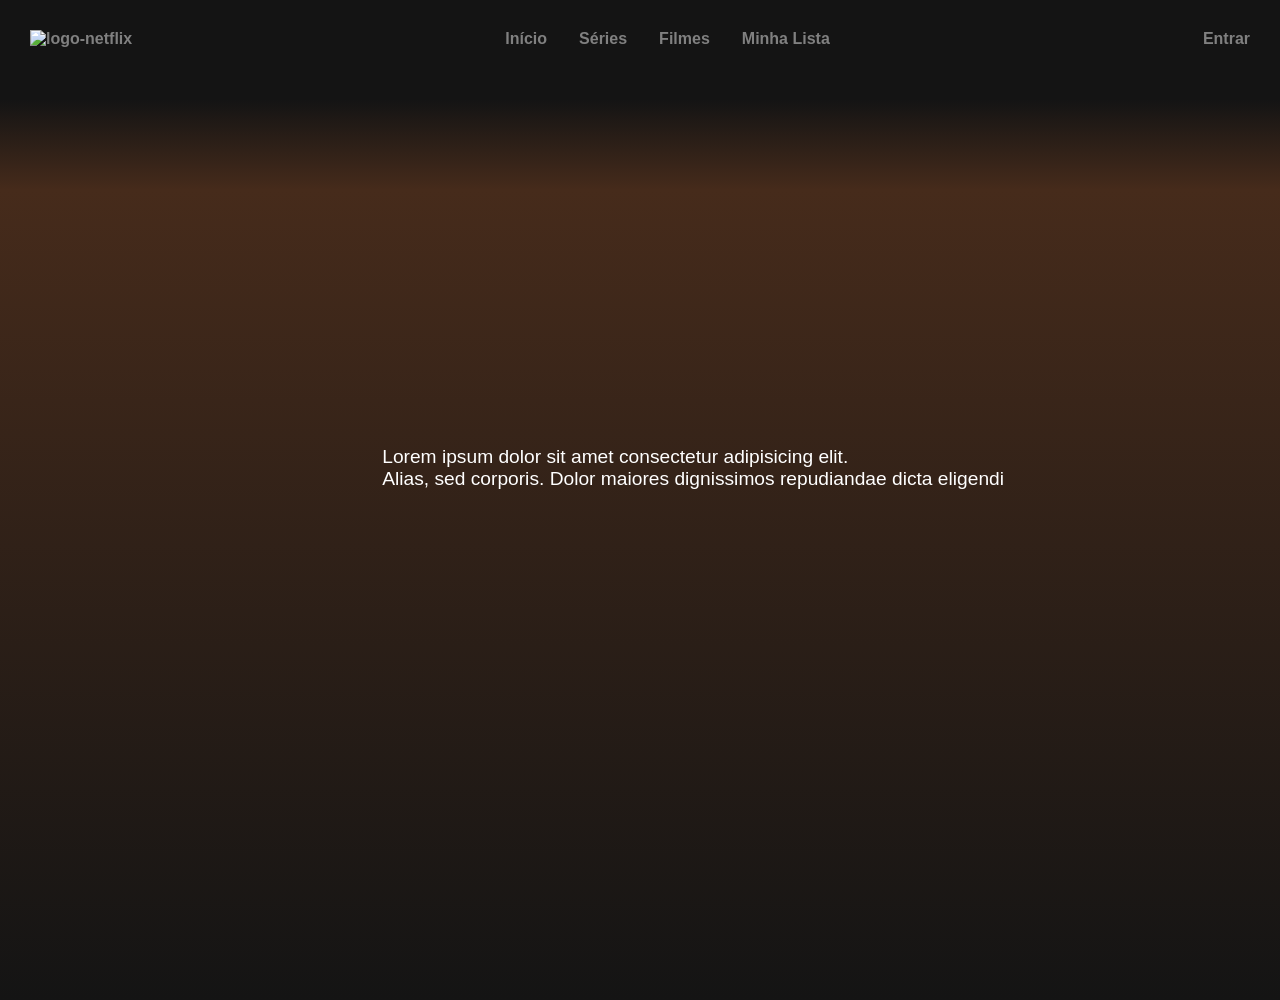
==== index.html @ 518d30cb "Footer/Header" ====
<!DOCTYPE html>
<html lang="en">

<head>
    <meta charset="UTF-8">
    <meta name="viewport" content="width=device-width, initial-scale=1.0">
    <link rel="stylesheet" href="style.css">
    <title>Document</title>
</head>

<body>
    <header>
        <figure>
            <a href="">
                <img src="https://occ.a.nflxso.net/dnmt/api/v6/iL4oJVDYZ8KLSrJ6eG2OwtghbfQ/AAAAAZge2REfWoSoWRs31izjUdgihldMUslSHTdfz-1aT4vVrgJuVByU92G8wIrBkwULJHWjM1khpzW0xWndigQFYViKFpy-pM6NZFnTKEPkpf9hcdSzCyzqBbcouyIpmgVLbodhaeyqCXaS.svg"
                    alt="logo-netflix">
            </a>
        </figure>
        <nav>
            <ul>
                <a href="#">
                    <li>Início</li>
                </a>
                <a href="#">
                    <li>Séries</li>
                </a>
                <a href="#">
                    <li>Filmes</li>
                </a>
                <a href="#">
                    <li>Minha Lista</li>
                </a>
            </ul>
        </nav>
        <a href="#">Entrar</a>
    </header>
    <main>
        <section class="hero">
            <div class="hero-content">
                <figure class="img-shadow">
                    <img src="https://occ-0-580-3852.1.nflxso.net/dnm/api/v6/x2x1Gn4QgTuVowyvC5vjsETMDK0/AAAABUdQSWKCe--xjyHy9vMR3d3Bk52vqKppufTXpc3OwYi6dQ_nDQELYfHh_iMtF_sAsWowvO6xYN8ATzah2b97CTASX1JKXaDpaSoRvI6_GMOMCiumFVfkGmcXlw.webp?r=1f0"
                        alt="">
                </figure>
                <article class="hero-texts">
                    <figure>
                        <img src="https://occ-0-580-3852.1.nflxso.net/dnm/api/v6/S4oi7EPZbv2UEPaukW54OORa0S8/AAAABYGtQT0e4lFf_mfZ361rXDNRn_uFn51mTcwWCaU3nObVNKT0-RSowbdJQCGYi3CJqvm2Ps38OoHFJuVhFn9GVXcAtTxQfzihu1AF.webp?r=b33"
                            alt="">
                    </figure>
                    <p>Lorem ipsum dolor sit amet consectetur adipisicing elit. <br> Alias, sed corporis. Dolor maiores
                        dignissimos repudiandae dicta eligendi</p>
                </article>
            </div>
        </section>
    </main>

    <footer>
        <div class="footer-wrapper">


            <article class="social-links">
                <a href="#">
                    <svg xmlns="http://www.w3.org/2000/svg" class="icon-face"
                        viewBox="0 0 640 640"><!--!Font Awesome Free v7.3.1 by @fontawesome - https://fontawesome.com License - https://fontawesome.com/license/free Copyright 2026 Fonticons, Inc.-->
                        <path
                            d="M240 363.3L240 576L356 576L356 363.3L442.5 363.3L460.5 265.5L356 265.5L356 230.9C356 179.2 376.3 159.4 428.7 159.4C445 159.4 458.1 159.8 465.7 160.6L465.7 71.9C451.4 68 416.4 64 396.2 64C289.3 64 240 114.5 240 223.4L240 265.5L174 265.5L174 363.3L240 363.3z" />
                    </svg>
                </a>
                <a href="#">
                    <svg xmlns="http://www.w3.org/2000/svg"
                        viewBox="0 0 640 640"><!--!Font Awesome Free v7.3.1 by @fontawesome - https://fontawesome.com License - https://fontawesome.com/license/free Copyright 2026 Fonticons, Inc.-->
                        <path
                            d="M320.3 205C256.8 204.8 205.2 256.2 205 319.7C204.8 383.2 256.2 434.8 319.7 435C383.2 435.2 434.8 383.8 435 320.3C435.2 256.8 383.8 205.2 320.3 205zM319.7 245.4C360.9 245.2 394.4 278.5 394.6 319.7C394.8 360.9 361.5 394.4 320.3 394.6C279.1 394.8 245.6 361.5 245.4 320.3C245.2 279.1 278.5 245.6 319.7 245.4zM413.1 200.3C413.1 185.5 425.1 173.5 439.9 173.5C454.7 173.5 466.7 185.5 466.7 200.3C466.7 215.1 454.7 227.1 439.9 227.1C425.1 227.1 413.1 215.1 413.1 200.3zM542.8 227.5C541.1 191.6 532.9 159.8 506.6 133.6C480.4 107.4 448.6 99.2 412.7 97.4C375.7 95.3 264.8 95.3 227.8 97.4C192 99.1 160.2 107.3 133.9 133.5C107.6 159.7 99.5 191.5 97.7 227.4C95.6 264.4 95.6 375.3 97.7 412.3C99.4 448.2 107.6 480 133.9 506.2C160.2 532.4 191.9 540.6 227.8 542.4C264.8 544.5 375.7 544.5 412.7 542.4C448.6 540.7 480.4 532.5 506.6 506.2C532.8 480 541 448.2 542.8 412.3C544.9 375.3 544.9 264.5 542.8 227.5zM495 452C487.2 471.6 472.1 486.7 452.4 494.6C422.9 506.3 352.9 503.6 320.3 503.6C287.7 503.6 217.6 506.2 188.2 494.6C168.6 486.8 153.5 471.7 145.6 452C133.9 422.5 136.6 352.5 136.6 319.9C136.6 287.3 134 217.2 145.6 187.8C153.4 168.2 168.5 153.1 188.2 145.2C217.7 133.5 287.7 136.2 320.3 136.2C352.9 136.2 423 133.6 452.4 145.2C472 153 487.1 168.1 495 187.8C506.7 217.3 504 287.3 504 319.9C504 352.5 506.7 422.6 495 452z" />
                    </svg>
                </a>
                <a href="#">
                    <svg xmlns="http://www.w3.org/2000/svg"
                        viewBox="0 0 640 640"><!--!Font Awesome Free v7.3.1 by @fontawesome - https://fontawesome.com License - https://fontawesome.com/license/free Copyright 2026 Fonticons, Inc.-->
                        <path
                            d="M523.4 215.7C523.7 220.2 523.7 224.8 523.7 229.3C523.7 368 418.1 527.9 225.1 527.9C165.6 527.9 110.4 510.7 64 480.8C72.4 481.8 80.6 482.1 89.3 482.1C138.4 482.1 183.5 465.5 219.6 437.3C173.5 436.3 134.8 406.1 121.5 364.5C128 365.5 134.5 366.1 141.3 366.1C150.7 366.1 160.1 364.8 168.9 362.5C120.8 352.8 84.8 310.5 84.8 259.5L84.8 258.2C98.8 266 115 270.9 132.2 271.5C103.9 252.7 85.4 220.5 85.4 184.1C85.4 164.6 90.6 146.7 99.7 131.1C151.4 194.8 229 236.4 316.1 240.9C314.5 233.1 313.5 225 313.5 216.9C313.5 159.1 360.3 112 418.4 112C448.6 112 475.9 124.7 495.1 145.1C518.8 140.6 541.6 131.8 561.7 119.8C553.9 144.2 537.3 164.6 515.6 177.6C536.7 175.3 557.2 169.5 576 161.4C561.7 182.2 543.8 200.7 523.4 215.7z" />
                    </svg>
                </a>
                <a href="#">
                    <svg xmlns="http://www.w3.org/2000/svg"
                        viewBox="0 0 640 640"><!--!Font Awesome Free v7.3.1 by @fontawesome - https://fontawesome.com License - https://fontawesome.com/license/free Copyright 2026 Fonticons, Inc.-->
                        <path
                            d="M581.7 188.1C575.5 164.4 556.9 145.8 533.4 139.5C490.9 128 320.1 128 320.1 128C320.1 128 149.3 128 106.7 139.5C83.2 145.8 64.7 164.4 58.4 188.1C47 231 47 320.4 47 320.4C47 320.4 47 409.8 58.4 452.7C64.7 476.3 83.2 494.2 106.7 500.5C149.3 512 320.1 512 320.1 512C320.1 512 490.9 512 533.5 500.5C557 494.2 575.5 476.3 581.8 452.7C593.2 409.8 593.2 320.4 593.2 320.4C593.2 320.4 593.2 231 581.8 188.1zM264.2 401.6L264.2 239.2L406.9 320.4L264.2 401.6z" />
                    </svg>
                </a>

            </article>
            <ul class="footer-links">
                <article class="footer-links-itens">
                    <li><a href="">Descrição do áudio</a></li>
                    <li><a href="">Relações com investidores</a></li>
                    <li><a href="">Avisos legais</a></li>
                </article>
                <article class="footer-links-itens">
                    <li><a href="">Central de Ajuda</a></li>
                    <li><a href="">Empregos</a></li>
                    <li><a href="">Preferências de cookies</a></li>
                </article>
                <article class="footer-links-itens">
                    <li><a href="">Cartões Presente</a></li>
                    <li><a href="">Termos de Uso</a></li>
                    <li><a href="">Informações Corporativas</a></li>
                </article>
                <article class="footer-links-itens">
                    <li><a href="">Centro de mídia</a></li>
                    <li><a href="">Privacidade</a></li>
                    <li><a href="">Contate-nos</a></li>
                </article>




            </ul>
            <article class="footer-copyright">
                <p>&copy; 1997-2026 Netflix, Inc.</p>
            </article>
        </div>
    </footer>
</body>

</html>
---- style.css ----
* {
    margin: 0;
    padding: 0;
    box-sizing: border-box;
    font-family: sans-serif
}

body {
    background-color: #141414;
}

header {
    display: flex;
    justify-content: space-between;
    align-items: center;
    padding: 30px;
    font-weight: bold;
    width: 100%;
    position: fixed;
    top: 0;
}

header a {
    color: gray;
    text-decoration: none;
}

header figure img {
    width: 76px;
}

nav ul {
    display: flex;
    gap: 32px;
}

nav ul li {
    list-style: none;
}

.hero {
    background: #141414;
    background: linear-gradient(180deg, rgba(20, 20, 20, 1) 0%, rgba(70, 43, 27, 1) 10%, rgba(20, 20, 20, 1) 100%);
    height: 100vh;
}

.hero-content {
    max-width: 1700px;
    height: 80%;
    margin: 100px auto;
    position: relative;
    
}
.hero-content img {
    width: 100%;
    border-radius: 20px;
}

.hero-texts {
    position: absolute;
    top: 40%;
    right: 20%;
    color: white;
    padding: 20px;
    display: flex;
    flex-direction: column;
    gap: 20px;
}


.hero-texts p {
    font-size: larger;
}







































footer {
    background-color: #141414;
    display: none;
}

.footer-wrapper {
    max-width: 980px;
    margin: 20px auto 0 auto;
    padding: 25px 0;
    color: grey;
    display: flex;
    flex-direction: column;
    justify-content: center;
    gap: 20px;
    font-size: 13px;
}

footer svg {
    width: 36px;
}

footer a {
    color: gray;
    text-decoration: none;

}


.social-links {
    display: flex;
    gap: 20px;
}

.social-links a {
    color: white;
}



.footer-links {
    display: flex;
    flex-wrap: wrap;
    gap: 70px;
    list-style: none;
}

.footer-links li {
    width: 150px;
}

.footer-links-itens {
    display: flex;
    flex-direction: column;
    gap: 10px;
}

.social-links svg path {
    fill: #fff;
}
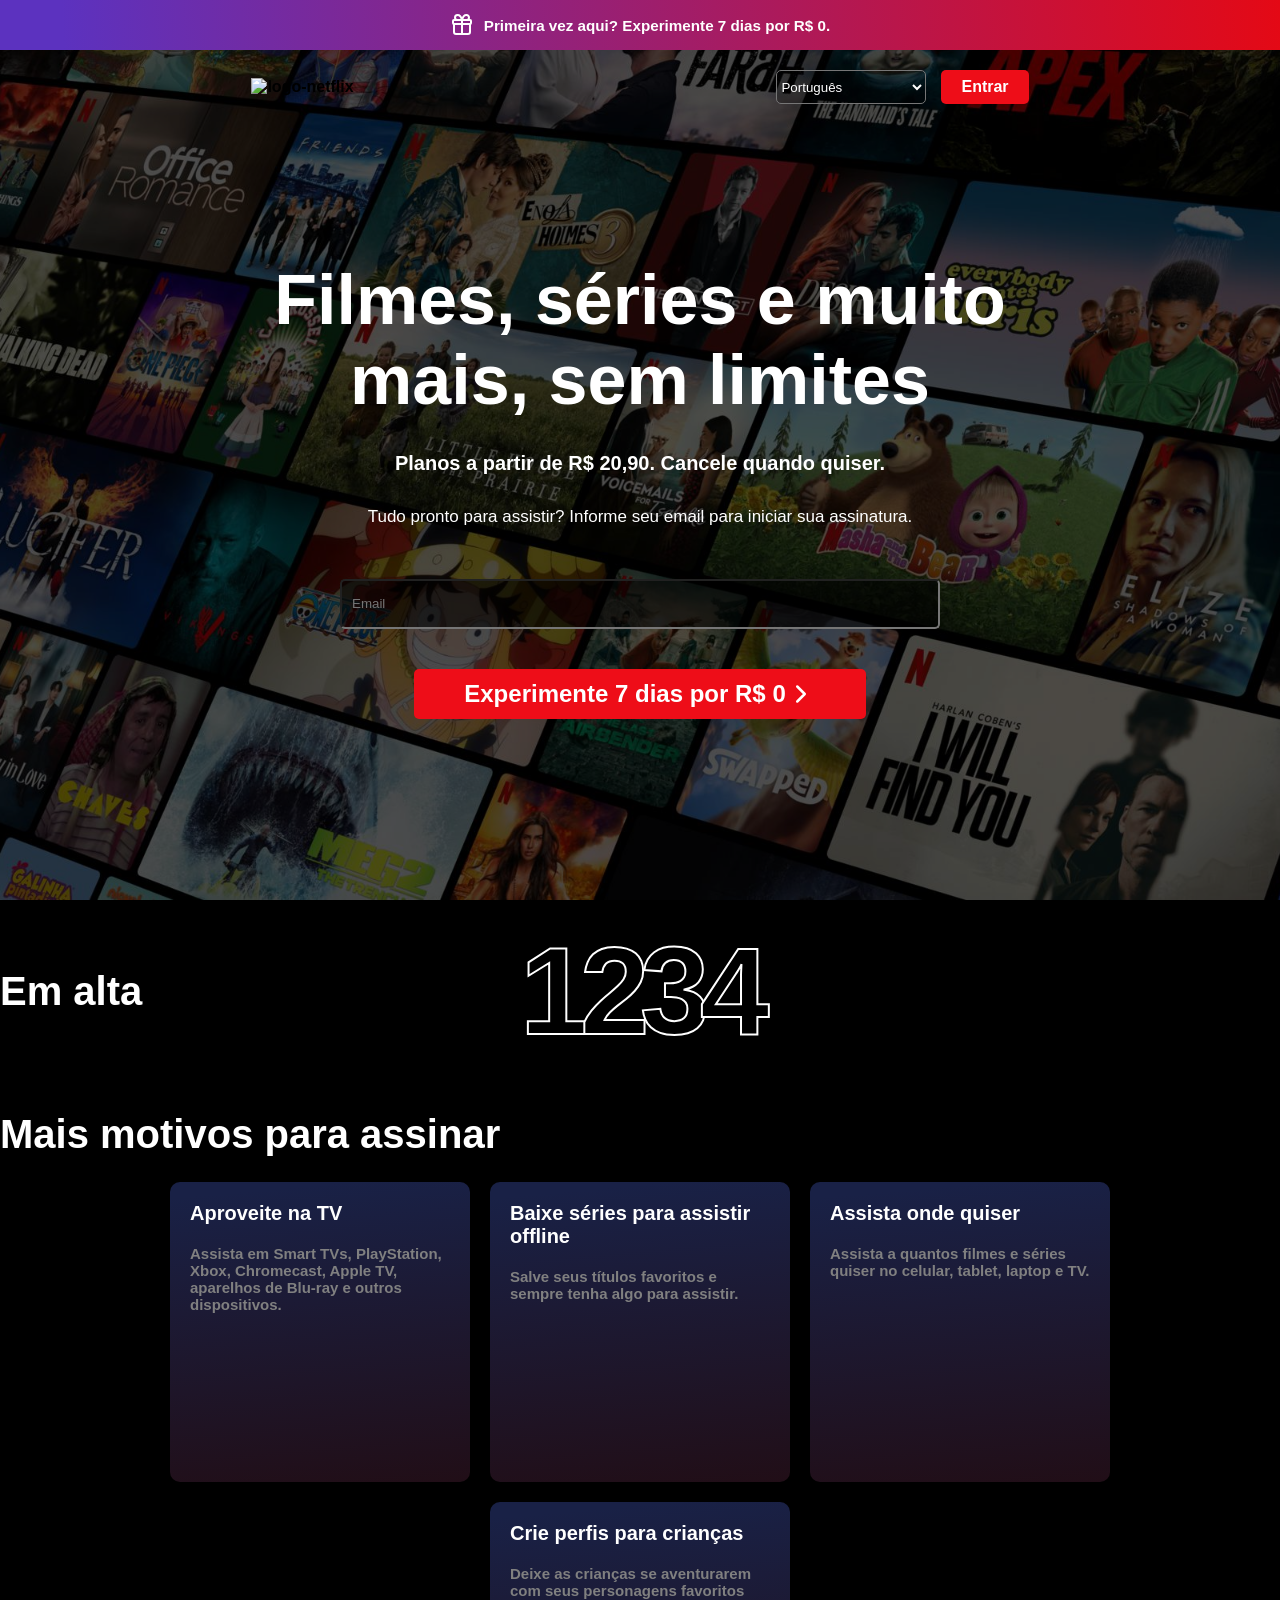
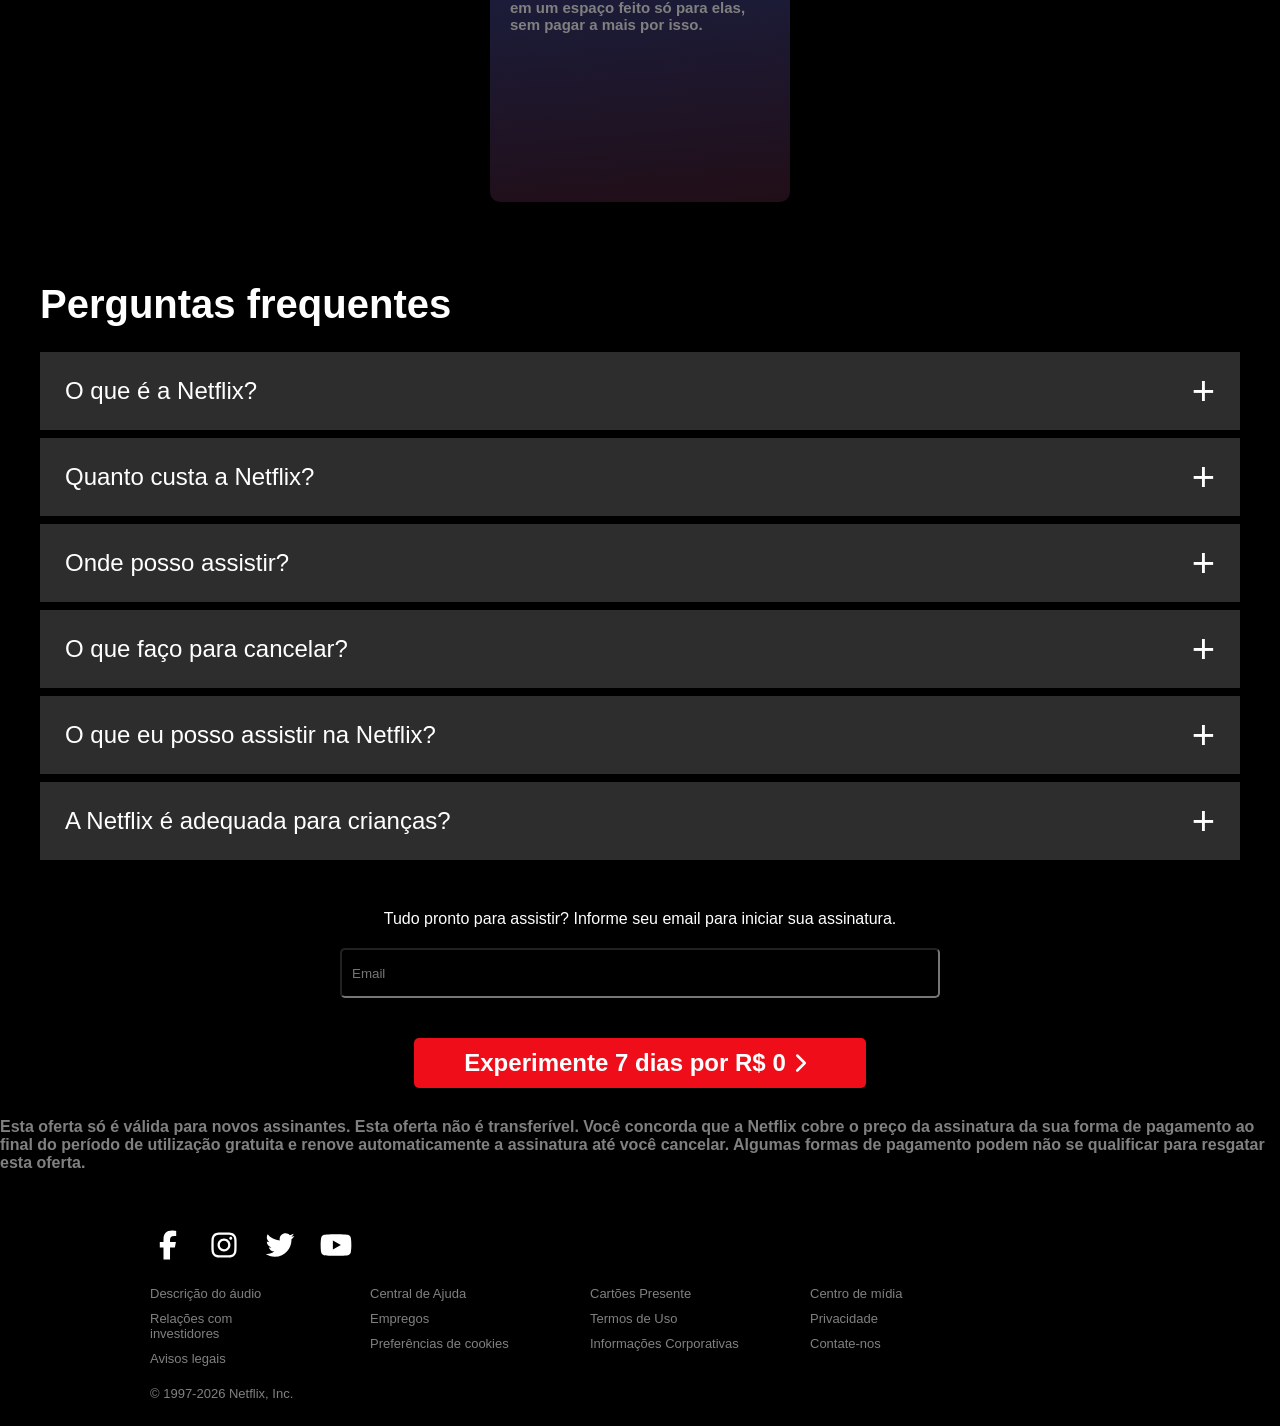
==== commit 8a80db30: "pagina inicial 90% pronta" ====
--- a/index.html
+++ b/index.html
@@ -1,58 +1,199 @@
 <!DOCTYPE html>
-<html lang="en">
+<html lang="pt-br">
 
 <head>
     <meta charset="UTF-8">
     <meta name="viewport" content="width=device-width, initial-scale=1.0">
-    <link rel="stylesheet" href="style.css">
-    <title>Document</title>
+    <link rel="stylesheet" href="./css/style.css">
+    <link rel="stylesheet" href="./css/footer.css">
+    <title>Netflix</title>
 </head>
 
 <body>
+    <div class="top-header">
+        <svg xmlns="http://www.w3.org/2000/svg" width="24" height="24" viewBox="0 0 24 24" fill="none"
+            stroke="currentColor" stroke-width="2" stroke-linecap="round" stroke-linejoin="round"
+            class="lucide lucide-gift-icon lucide-gift">
+            <path d="M12 7v14" />
+            <path d="M20 11v8a2 2 0 0 1-2 2H6a2 2 0 0 1-2-2v-8" />
+            <path d="M7.5 7a1 1 0 0 1 0-5A4.8 8 0 0 1 12 7a4.8 8 0 0 1 4.5-5 1 1 0 0 1 0 5" />
+            <rect x="3" y="7" width="18" height="4" rx="1" />
+        </svg>
+        <h3>Primeira vez aqui? Experimente 7 dias por R$ 0.</h3>
+    </div>
     <header>
         <figure>
-            <a href="">
-                <img src="https://occ.a.nflxso.net/dnmt/api/v6/iL4oJVDYZ8KLSrJ6eG2OwtghbfQ/AAAAAZge2REfWoSoWRs31izjUdgihldMUslSHTdfz-1aT4vVrgJuVByU92G8wIrBkwULJHWjM1khpzW0xWndigQFYViKFpy-pM6NZFnTKEPkpf9hcdSzCyzqBbcouyIpmgVLbodhaeyqCXaS.svg"
-                    alt="logo-netflix">
-            </a>
+            <img src="https://occ.a.nflxso.net/dnmt/api/v6/iL4oJVDYZ8KLSrJ6eG2OwtghbfQ/AAAAAZge2REfWoSoWRs31izjUdgihldMUslSHTdfz-1aT4vVrgJuVByU92G8wIrBkwULJHWjM1khpzW0xWndigQFYViKFpy-pM6NZFnTKEPkpf9hcdSzCyzqBbcouyIpmgVLbodhaeyqCXaS.svg"
+                alt="logo-netflix">
         </figure>
-        <nav>
-            <ul>
-                <a href="#">
-                    <li>Início</li>
-                </a>
-                <a href="#">
-                    <li>Séries</li>
-                </a>
-                <a href="#">
-                    <li>Filmes</li>
-                </a>
-                <a href="#">
-                    <li>Minha Lista</li>
-                </a>
-            </ul>
-        </nav>
-        <a href="#">Entrar</a>
+        <div class="header-left-items">
+            <select class="languages">
+                <option value="Português">Português</option>
+                <option value="Inglês">Inglês</option>
+            </select>
+            <a href="./pages/login.html" class="btn-entrar">Entrar</a>
+        </div>
     </header>
     <main>
-        <section class="hero">
-            <div class="hero-content">
-                <figure class="img-shadow">
-                    <img src="https://occ-0-580-3852.1.nflxso.net/dnm/api/v6/x2x1Gn4QgTuVowyvC5vjsETMDK0/AAAABUdQSWKCe--xjyHy9vMR3d3Bk52vqKppufTXpc3OwYi6dQ_nDQELYfHh_iMtF_sAsWowvO6xYN8ATzah2b97CTASX1JKXaDpaSoRvI6_GMOMCiumFVfkGmcXlw.webp?r=1f0"
-                        alt="">
-                </figure>
-                <article class="hero-texts">
-                    <figure>
-                        <img src="https://occ-0-580-3852.1.nflxso.net/dnm/api/v6/S4oi7EPZbv2UEPaukW54OORa0S8/AAAABYGtQT0e4lFf_mfZ361rXDNRn_uFn51mTcwWCaU3nObVNKT0-RSowbdJQCGYi3CJqvm2Ps38OoHFJuVhFn9GVXcAtTxQfzihu1AF.webp?r=b33"
-                            alt="">
-                    </figure>
-                    <p>Lorem ipsum dolor sit amet consectetur adipisicing elit. <br> Alias, sed corporis. Dolor maiores
-                        dignissimos repudiandae dicta eligendi</p>
-                </article>
-            </div>
-        </section>
+        <section class="start">
+            <div class="hero">
+                <h1>Filmes, séries e muito <br> mais, sem limites</h1>
+                <h3>Planos a partir de R$ 20,90. Cancele quando quiser.</h3>
+                <p>Tudo pronto para assistir? Informe seu email para iniciar sua assinatura.</p>
+                <form action="" class="form">
+                    <article class="input-container">
+
+                        <input type="text" id="email" required placeholder="Email">
+
+                    </article>
+                    <a href="./pages/login.html" class="btn-hero">Experimente 7 dias por R$ 0 <svg
+                            xmlns="http://www.w3.org/2000/svg" width="30" height="30" viewBox="0 0 24 24" fill="none"
+                            stroke="currentColor" stroke-width="2" stroke-linecap="round" stroke-linejoin="round"
+                            class="lucide lucide-chevron-right-icon lucide-chevron-right">
+                            <path d="m9 18 6-6-6-6" />
+                        </svg>
+                    </a>
+                </form>
+            </div>
+        </section>
+        <section class="trending">
+
+            <div class="curve-container"></div>
+
+            <div class="trending-content">
+                <h2>Em alta</h2>
+                <div class="movies">
+                    <article class="movie">
+                        <a href="#">
+                            <span>1</span>
+                            <img src="https://occ-0-580-3852.1.nflxso.net/dnm/api/v6/mAcAr9TxZIVbINe88xb3Teg5_OA/AAAABfhu-aaI2aiCoPOzFLFy1eApwDrlBuoAs108m3I7AXTVg_-kt13KR64Bm3_VyNikmjl_eS1Sqit3n7LwXQBBi8PqsCyBcoosNFktsdAnvkYCrsjBgiT0lMpSH6jl19Hp-znt.webp?r=9b0"
+                                alt="">
+                        </a>
+                    </article>
+                    <article class="movie">
+                        <a href="#">
+                            <span>2</span>
+                            <img src="https://occ-0-580-3852.1.nflxso.net/dnm/api/v6/mAcAr9TxZIVbINe88xb3Teg5_OA/AAAABdnzWBuxW91xyGNMvQhfY5b1g9ACR3HcglLRoi6Gy9yrSb-CnpRIQDhMt8NptanuhiAjw23Q3C6FxqRGKOYXwy0Lyu0gmASGeIYuXU23UevY8uGSbW8I9KUXB_EsX9xk_sJv.webp?r=b07"
+                                alt="">
+                        </a>
+                    </article>
+                    <article class="movie">
+                        <a href="#">
+                            <span>3</span>
+                            <img src="https://occ-0-580-3852.1.nflxso.net/dnm/api/v6/mAcAr9TxZIVbINe88xb3Teg5_OA/AAAABZLtV0Jf0oETeY2U8XDeTYmGTx89Pn7pxIh77-xkrok8m7wesYILw9NexLWCC2uxOFpGE4qdf2VmTBVgv6RdOA1iQRL7BEsRKfs1K-T2QBnqSzs1CBvDAaJC2VnWXfroKJNa.webp?r=160"
+                                alt="">
+                        </a>
+                    </article>
+                    <article class="movie">
+                        <a href="#">
+                            <span>4</span>
+                            <img src="https://occ-0-580-3852.1.nflxso.net/dnm/api/v6/mAcAr9TxZIVbINe88xb3Teg5_OA/AAAABaG3Cb3pgxY8xnomT1c79e_GA5zSM1HMRlZxzxPWR5Z9zNdRKc5IkZXpi02ghRuZwtt0hc31ALcUSProXogZHF-ElQSzJu2hZuXo_m6gUIuWRaPU2P_cam833jpRhbFFyFCu.webp?r=6c0"
+                                alt="">
+                        </a>
+                    </article>
+                </div>
+            </div>
+        </section>
+        <section class="motivos">
+            <h2>Mais motivos para assinar</h2>
+            <div class="motivos-cards">
+                <article class="motivos-card">
+                    <h3>Aproveite na TV</h3>
+                    <p>Assista em Smart TVs, PlayStation, Xbox, Chromecast, Apple TV, aparelhos de Blu-ray e outros
+                        dispositivos.</p>
+                </article>
+                <article class="motivos-card">
+                    <h3>Baixe séries para assistir offline</h3>
+                    <p>Salve seus títulos favoritos e sempre tenha algo para assistir.</p>
+                </article>
+                <article class="motivos-card">
+                    <h3>Assista onde quiser</h3>
+                    <p>Assista a quantos filmes e séries quiser no celular, tablet, laptop e TV.</p>
+                </article>
+                <article class="motivos-card">
+                    <h3>Crie perfis para crianças</h3>
+                    <p>Deixe as crianças se aventurarem com seus personagens favoritos em um espaço feito só para elas,
+                        sem pagar a mais por isso.</p>
+                </article>
+            </div>
+        </section>
+        <section class="faq">
+            <h2>Perguntas frequentes</h2>
+            <div class="faq-itens">
+                <details>
+                    <summary>O que é a Netflix?</summary>
+                    <p>A Netflix é um serviço de transmissão online que oferece uma ampla variedade de séries, filmes e
+                        documentários premiados em milhares de aparelhos conectados à internet.
+
+                        Você pode assistir a quantos filmes e séries quiser, quando e onde quiser, sem comerciais – tudo
+                        por um preço mensal bem acessível. Aqui você sempre encontra novidades. A cada semana,
+                        adicionamos novas séries e filmes.</p>
+                </details>
+                <details>
+                    <summary>Quanto custa a Netflix?</summary>
+                    <p>Novos assinantes podem experimentar 7 dias da Netflix por R$ 0. Após o fim do teste grátis, seu
+                        plano será renovado automaticamente pelo preço normal, conforme o plano selecionado. Os planos
+                        variam de R$ 20,90 a R$ 59,90.
+
+                        Assista à Netflix no seu celular, tablet, smart TV, notebook ou aparelho de streaming. Sem custo
+                        adicional, cancele quando quiser.</p>
+                </details>
+                <details>
+                    <summary>Onde posso assistir?</summary>
+                    <p>Assista onde quiser, quando quiser. Acesse sua conta Netflix em netflix.com para assistir no
+                        computador ou em qualquer aparelho conectado à internet compatível com o aplicativo Netflix,
+                        como Smart TVs, smartphones, tablets, aparelhos de streaming e videogames.
+
+                        Você também pode baixar suas séries favoritas com o aplicativo Netflix para iOS ou Android. Use
+                        os downloads para levar a Netflix para onde quiser sem precisar de conexão com a internet. Leve
+                        a Netflix com você para qualquer lugar.</p>
+                </details>
+                <details>
+                    <summary>O que faço para cancelar?</summary>
+                    <p>A Netflix é flexível. Você pode cancelar a sua conta online com apenas dois cliques. Não há taxa
+                        de cancelamento. Você inicia e encerra sua assinatura quando quiser.</p>
+                </details>
+                <details>
+                    <summary>O que eu posso assistir na Netflix?</summary>
+                    <p>A Netflix tem um grande catálogo de filmes, documentários, séries, originais Netflix premiados e
+                        muito mais. Assista o quanto quiser, quando quiser.</p>
+                </details>
+                <details>
+                    <summary>A Netflix é adequada para crianças?</summary>
+                    <p>A experiência infantil da Netflix faz parte da sua assinatura para que as crianças se divirtam em
+                        seu próprio espaço com séries e filmes familiares sob a supervisão dos responsáveis.
+
+                        O recurso de controle parental, incluso nos perfis para crianças e protegido por PIN, permite
+                        restringir a classificação etária do conteúdo que as crianças podem ver e bloquear títulos
+                        específicos que você não quer que elas assistam.</p>
+                </details>
+            </div>
+        </section>
+
+        <section class="form-end">
+            <form action="" class="form">
+                <p>Tudo pronto para assistir? Informe seu email para iniciar sua assinatura.</p>
+                <article class="input-container">
+
+                    <input type="text" id="email" required placeholder="Email">
+
+                </article>
+                <a href="./pages/login.html" class="btn-hero">Experimente 7 dias por R$ 0 <svg
+                        xmlns="http://www.w3.org/2000/svg" width="30" height="30" viewBox="0 0 24 24" fill="none"
+                        stroke="currentColor" stroke-width="2" stroke-linecap="round" stroke-linejoin="round"
+                        class="lucide lucide-chevron-right-icon lucide-chevron-right">
+                        <path d="m9 18 6-6-6-6" />
+                    </svg>
+                </a>
+            </form>
+            <p class="p-form-end">Esta oferta só é válida para novos assinantes. Esta oferta não é transferível. Você
+                concorda que a
+                Netflix cobre o preço da assinatura da sua forma de pagamento ao final do período de utilização gratuita
+                e renove automaticamente a assinatura até você cancelar. Algumas formas de pagamento podem não se
+                qualificar para resgatar esta oferta.</p>
+        </section>
+
     </main>
-
     <footer>
         <div class="footer-wrapper">
 
--- a/css/style.css
+++ b/css/style.css
@@ -0,0 +1,410 @@
+* {
+    margin: 0;
+    padding: 0;
+    box-sizing: border-box;
+    font-family: sans-serif
+}
+
+html {
+    scroll-behavior: smooth;
+}
+
+/* body {
+   
+} */
+
+.start {
+    background-image: url(../assets/images/BR-en-20260727-TRIFECTA-perspective_03203fae-3956-4eac-88a7-a3632206b123_large.jpg);
+    background-repeat: no-repeat;
+    background-position: center;
+    background-attachment: fixed;
+    background-size: cover;
+    height: 100vh;
+    margin-top: -85px;
+}
+
+.start::before {
+    content: "";
+    position: absolute;
+    height: 1000px;
+    inset: 0;
+    background: rgba(0, 0, 0, 0.6);
+}
+
+
+
+header {
+    display: flex;
+    justify-content: space-around;
+    align-items: center;
+    padding: 20px 40px;
+    font-weight: bold;
+    width: 100%;
+    position: relative;
+    z-index: 1;
+}
+
+header figure img {
+    width: 148px;
+}
+
+header a {
+    color: gray;
+    text-decoration: none;
+}
+
+nav ul {
+    display: flex;
+    gap: 32px;
+}
+
+nav ul li {
+    list-style: none;
+}
+
+.header-left-items {
+    display: flex;
+    gap: 15px;
+}
+
+header .header-left-items .languages {
+    background-color: rgba(0, 0, 0, 0.2);
+    color: white;
+    border-radius: 5px;
+    width: 150px;
+}
+
+.btn-entrar {
+    background-color: #ee0d18;
+    padding: 8px 20px;
+    border-radius: 5px;
+    color: white;
+    transition: .4s;
+}
+
+.btn-entrar:hover {
+    background-color: #b6040d;
+}
+
+main {
+    background-color: #000;
+}
+
+.hero {
+    max-width: 900px;
+    height: 100%;
+    margin: 0 auto;
+    position: relative;
+    display: flex;
+    flex-direction: column;
+    justify-content: center;
+    align-items: center;
+    text-align: center;
+    gap: 32px;
+    color: white;
+}
+
+.hero h1 {
+    font-size: 70px;
+}
+
+.hero h3 {
+    font-size: 20px;
+}
+
+.hero p {
+    font-size: 17px;
+}
+
+.hero figure img {
+    width: 100%;
+}
+
+.btn-hero {
+    background-color: #ee0d18;
+    padding: 10px 50px;
+    border-radius: 5px;
+    color: white;
+    transition: .4s;
+    text-decoration: none;
+    font-weight: bold;
+    font-size: x-large;
+    display: flex;
+    align-items: center;
+    justify-content: center;
+    max-width: 500px;
+}
+
+.btn-hero:hover {
+    background-color: #b6040d;
+}
+
+.form {
+    width: 100%;
+    padding: 0 110px;
+    display: flex;
+    flex-direction: column;
+    justify-content: center;
+    align-items: center;
+}
+
+.input-container {
+    margin: 20px 0 40px 0;
+    width: 600px;
+}
+
+.input-container input {
+    width: 100%;
+    height: 50px;
+    padding: 10px;
+    border-radius: 5px;
+    background-color: rgba(0, 0, 0, 0.6);
+}
+
+.trending {
+    position: relative;
+    background-color: #000;
+    color: white;
+    max-width: 1400px;
+    margin: 0 auto;
+    margin-top: 30px;
+}
+
+.trending-content {
+
+    margin: 0 auto;
+
+}
+
+.trending-content h2 {
+    font-size: 40px;
+}
+
+.movies {
+    display: flex;
+    justify-content: center;
+    max-width: 100%;
+    gap: 40px;
+    padding: 30px;
+    margin: 0 auto;
+    flex-wrap: wrap;
+}
+
+.movie {
+    padding: 10px;
+    position: relative;
+    transition: .3s;
+}
+
+.movie span {
+    font-size: 125px;
+    color: #000;
+    -webkit-text-stroke-width: 2px;
+    -webkit-text-stroke-color: white;
+    font-weight: bold;
+    position: absolute;
+    bottom: 20px;
+    left: -20px;
+}
+
+.movie img {
+    width: 200px;
+    border-radius: 10px;
+}
+
+.movie:hover {
+    scale: 1.1;
+}
+
+.motivos {
+    color: white;
+    margin: 0 auto;
+    max-width: 1400px;
+}
+
+.motivos-cards {
+    display: flex;
+    justify-content: center;
+    margin: 25px auto 0 auto;
+    gap: 20px;
+    padding: 0 40px;
+    max-width: 1400px;
+    flex-wrap: wrap;
+}
+
+.motivos h2 {
+    font-size: 40px;
+}
+
+
+
+.motivos-card {
+    background: #192146;
+    background: linear-gradient(175deg, rgba(25, 33, 70, 1) 5%, rgba(33, 14, 23, 1) 100%);
+    padding: 20px;
+    display: flex;
+    gap: 20px;
+    flex-direction: column;
+    text-align: left;
+    height: 300px;
+    border-radius: 10px;
+    width: 300px;
+}
+
+.motivos-card h3 {
+    font-size: 20px;
+}
+
+.motivos-card p {
+    font-size: 15px;
+    color: gray;
+    font-weight: bold;
+}
+
+.faq {
+    color: white;
+    margin: 80px auto 0;
+    max-width: 1400px;
+    padding: 0 40px;
+
+}
+
+.faq h2 {
+    font-size: 40px;
+    margin-bottom: 25px;
+}
+
+.faq-itens {
+    display: flex;
+    flex-direction: column;
+    gap: 8px;
+
+}
+
+.faq details {
+    width: 100%;
+    background-color: #2d2d2d;
+}
+
+.faq summary {
+    position: relative;
+    list-style: none;
+    cursor: pointer;
+    padding: 25px 60px 25px 25px;
+    font-size: 24px;
+    font-weight: 400;
+    transition: .2s;
+}
+
+.faq summary::-webkit-details-marker {
+    display: none;
+}
+
+.faq summary::after {
+    content: "+";
+    position: absolute;
+    right: 25px;
+    top: 50%;
+    transform: translateY(-50%);
+    font-size: 40px;
+    font-weight: 200;
+}
+
+.faq summary:hover {
+    background-color: #414141;
+}
+
+.faq details p {
+    margin: 0;
+    padding: 0 25px 25px;
+    font-size: 20px;
+    line-height: 1.5;
+    color: #fff;
+
+}
+
+.faq details[open] summary::after {
+    content: "×";
+}
+
+details summary {
+    font-size: xx-large;
+
+}
+
+.form-end {
+    max-width: 1400px;
+    margin: 50px auto 0 auto;
+    display: flex;
+    flex-direction: column;
+    gap: 30px;
+    color: white;
+}
+
+.p-form-end {
+    color: gray;
+    font-weight: bold;
+    margin-bottom: 30px;
+}
+
+
+.top-header {
+    display: flex;
+    justify-content: center;
+    gap: 10px;
+    height: 50px;
+    align-items: center;
+    background: #5C32BF;
+    background: linear-gradient(86deg, rgba(92, 50, 191, 1) 5%, rgba(228, 9, 21, 1) 100%);
+    position: relative;
+    z-index: 4;
+    color: white;
+    font-size: small;
+}
+
+
+
+
+
+
+/* .curve-container {
+  
+
+} */
+
+
+
+
+
+
+
+
+/* RESPONSIVIDADE */
+
+
+@media (max-width: 1024px) {
+    .hero h1 {
+        font-size: 50px;
+    }
+
+    .hero h3 {
+        font-size: 15px;
+    }
+
+    .input-container {
+        margin: 20px 0 40px 0;
+        width: 400px;
+    }
+}
+
+@media (max-width: 768px) {
+    header {
+        flex-direction: column;
+        gap: 20px;
+    }
+
+    .input-container {
+        margin: 20px 0 40px 0;
+        width: 250px;
+    }
+}
--- a/css/footer.css
+++ b/css/footer.css
@@ -0,0 +1,58 @@
+footer {
+    background-color: #000;
+}
+
+.footer-wrapper {
+    max-width: 980px;
+    margin: 0 auto 0 auto;
+    padding: 25px 0;
+    color: grey;
+    display: flex;
+    flex-direction: column;
+    justify-content: center;
+    gap: 20px;
+    font-size: 13px;
+}
+
+footer svg {
+    width: 36px;
+}
+
+footer a {
+    color: gray;
+    text-decoration: none;
+
+}
+
+
+.social-links {
+    display: flex;
+    gap: 20px;
+}
+
+.social-links a {
+    color: white;
+}
+
+
+
+.footer-links {
+    display: flex;
+    flex-wrap: wrap;
+    gap: 70px;
+    list-style: none;
+}
+
+.footer-links li {
+    width: 150px;
+}
+
+.footer-links-itens {
+    display: flex;
+    flex-direction: column;
+    gap: 10px;
+}
+
+.social-links svg path {
+    fill: #fff;
+}
